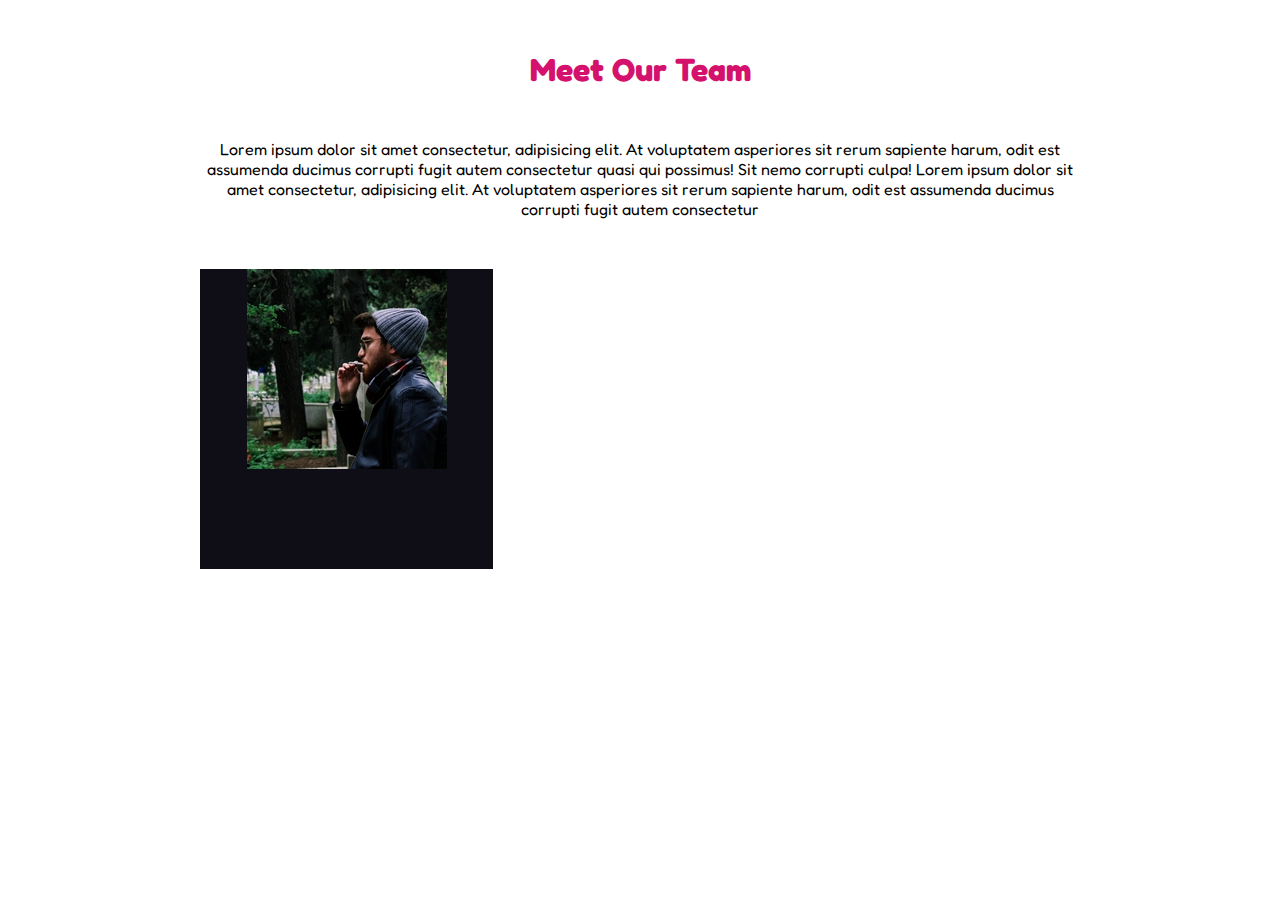
==== index.html @ 0ed41144 "second commit" ====
<!DOCTYPE html>
<html lang="en">
<head>
  <meta charset="UTF-8">
  <meta http-equiv="X-UA-Compatible" content="IE=edge">
  <meta name="viewport" content="width=device-width, initial-scale=1.0">

  <link rel="preconnect" href="https://fonts.googleapis.com">
  <link rel="preconnect" href="https://fonts.gstatic.com" crossorigin>
  <link href="https://fonts.googleapis.com/css2?family=Fredoka:wght@400;700&display=swap" rel="stylesheet">
  
  <link rel="stylesheet" href="css/style.css">

  <title>Meet Out Team</title>
</head>

  <body>
    <header>
      <!-- Title and description -->
      <h1>Meet Our Team</h1>
      <p>Lorem ipsum dolor sit amet consectetur, adipisicing elit. At voluptatem asperiores sit rerum sapiente harum, odit est assumenda ducimus corrupti fugit autem consectetur quasi qui possimus! Sit nemo corrupti culpa! Lorem ipsum dolor sit amet consectetur, adipisicing elit. At voluptatem asperiores sit rerum sapiente harum, odit est assumenda ducimus corrupti fugit autem consectetur </p>
    </header>

    <main>
      <!-- Floating Cards -->
      <div class="container">

        <div class="cards marco-bianchi clearfix">
          <img class="clearfix" src="img/male1.png" alt="marcobianchi">
        </div>

        <div class="cards laura-rossi clearfix"></div>

        <div class="cards giorgio-verdi clearfix"></div>

        <div class="cards marta-ipsum clearfix"></div>

        <div class="cards roberto-lorem clearfix"></div>
        
        <div class="cards daniela-amet clearfix"></div>
        
      </div>
    </main>
    
  </body>
---- css/style.css ----
*{
  padding: 0;
  margin: 0;
  box-sizing: border-box;
}

body{
  font-family: 'Fredoka', sans-serif;
  text-align: center;
  margin: 50px 200px;
}


.clearfix::after{
  content: '';
  display: table;
  clear: both;
}


/* HEADER */

header h1{
color: rgb(212, 17, 108);
margin-bottom: 50px;
}

/* MAIN */

.container{
  margin-top: 50px;
}

.container .cards{
  float: none;
  background-color: #0F0E17;
  width: calc(100% /3);
  height: 50px;
}

.marco-bianchi .img{
  float: left;
}
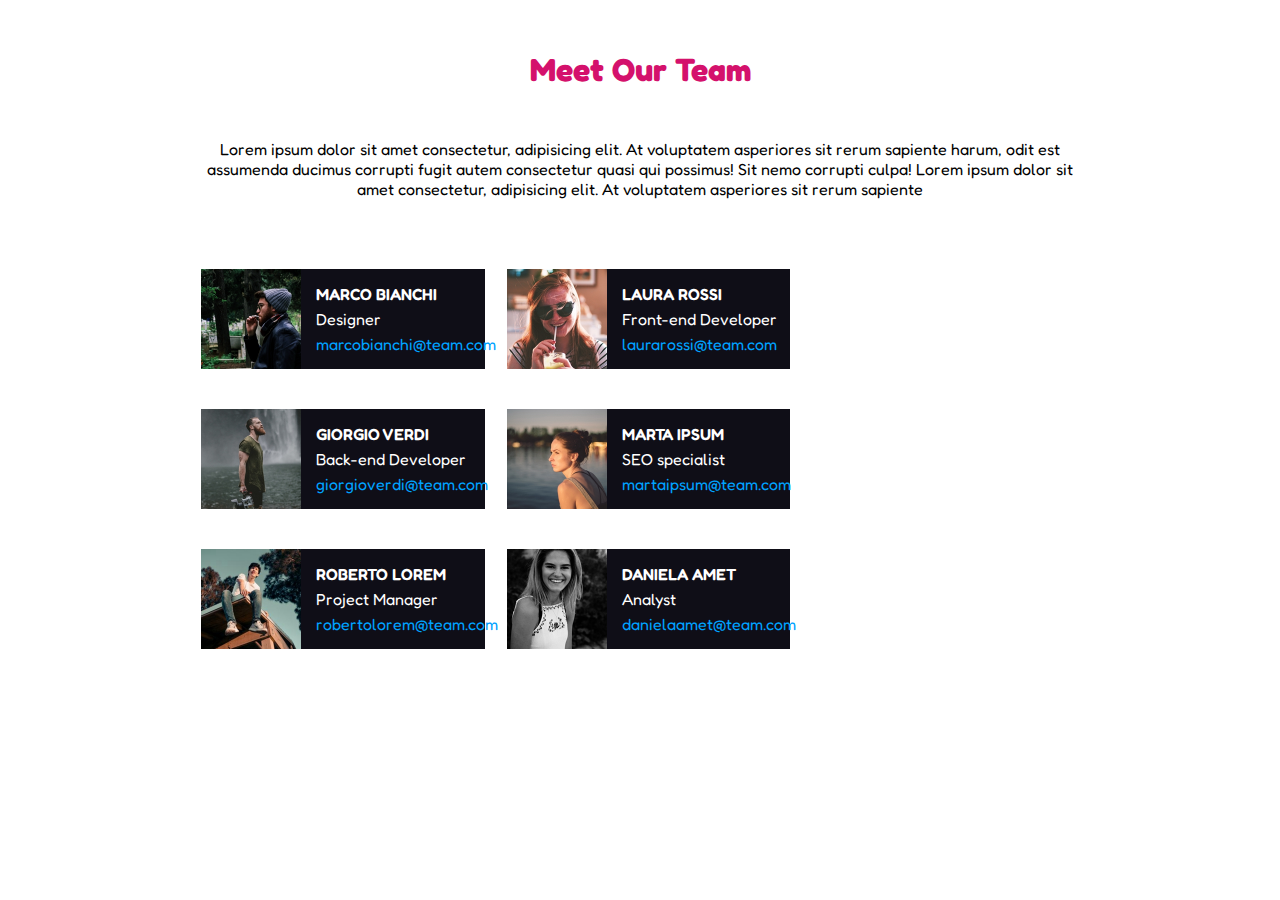
==== commit 531c428e: "barlume di commit" ====
--- a/index.html
+++ b/index.html
@@ -17,27 +17,70 @@
   <body>
     <header>
       <!-- Title and description -->
-      <h1>Meet Our Team</h1>
-      <p>Lorem ipsum dolor sit amet consectetur, adipisicing elit. At voluptatem asperiores sit rerum sapiente harum, odit est assumenda ducimus corrupti fugit autem consectetur quasi qui possimus! Sit nemo corrupti culpa! Lorem ipsum dolor sit amet consectetur, adipisicing elit. At voluptatem asperiores sit rerum sapiente harum, odit est assumenda ducimus corrupti fugit autem consectetur </p>
+      <div class="container-header">
+        <h1>Meet Our Team</h1>
+        <p>Lorem ipsum dolor sit amet consectetur, adipisicing elit. At voluptatem asperiores sit rerum sapiente harum, odit est assumenda ducimus corrupti fugit autem consectetur quasi qui possimus! Sit nemo corrupti culpa! Lorem ipsum dolor sit amet consectetur, adipisicing elit. At voluptatem asperiores sit rerum sapiente
+        </p>
+      </div>
     </header>
 
     <main>
       <!-- Floating Cards -->
-      <div class="container">
+      <div class="container-main clearfix">
 
-        <div class="cards marco-bianchi clearfix">
-          <img class="clearfix" src="img/male1.png" alt="marcobianchi">
+        <div class="cards">
+          <img src="img/male1.png" alt="marcobianchi">
+          <div class="cardtext">
+            <div class="name">MARCO BIANCHI</div>
+            <div class="job">Designer</div>
+            <div class="mail">marcobianchi@team.com</div>
+          </div>
         </div>
 
-        <div class="cards laura-rossi clearfix"></div>
+        <div class="cards">
+          <img src="img/female1.png" alt="laurarossi">
+          <div class="cardtext">
+            <div class="name">LAURA ROSSI</div>
+            <div class="job">Front-end Developer</div>
+            <div class="mail">laurarossi@team.com</div>
+          </div>
+        </div>
 
-        <div class="cards giorgio-verdi clearfix"></div>
+        <div class="cards">
+          <img src="img/male2.png" alt="giorgioverdi">
+          <div class="cardtext">
+            <div class="name">GIORGIO VERDI</div>
+            <div class="job">Back-end Developer</div>
+            <div class="mail">giorgioverdi@team.com</div>
+          </div>
+        </div>
 
-        <div class="cards marta-ipsum clearfix"></div>
+        <div class="cards">
+          <img src="img/female2.png" alt="martaipsum">
+          <div class="cardtext">
+            <div class="name">MARTA IPSUM</div>
+            <div class="job">SEO specialist</div>
+            <div class="mail">martaipsum@team.com</div>
+          </div>
+        </div>
 
-        <div class="cards roberto-lorem clearfix"></div>
-        
-        <div class="cards daniela-amet clearfix"></div>
+        <div class="cards">
+          <img src="img/male3.png" alt="robertolorem">
+          <div class="cardtext">
+            <div class="name">ROBERTO LOREM</div>
+            <div class="job">Project Manager</div>
+            <div class="mail">robertolorem@team.com</div>
+          </div>
+        </div>
+
+        <div class="cards">
+          <img src="img/female3.png" alt="danielaamet">
+          <div class="cardtext">
+            <div class="name">DANIELA AMET</div>
+            <div class="job">Analyst</div>
+            <div class="mail">danielaamet@team.com</div>
+          </div>
+        </div>
         
       </div>
     </main>
--- a/css/style.css
+++ b/css/style.css
@@ -6,8 +6,6 @@
 
 body{
   font-family: 'Fredoka', sans-serif;
-  text-align: center;
-  margin: 50px 200px;
 }
 
 
@@ -20,6 +18,14 @@
 
 /* HEADER */
 
+.container-header{
+  text-align: center;
+  margin-top: 50px;
+  margin-right: 15%;
+  margin-left: 15%;
+  margin-bottom: 50px;
+}
+
 header h1{
 color: rgb(212, 17, 108);
 margin-bottom: 50px;
@@ -27,17 +33,40 @@
 
 /* MAIN */
 
-.container{
-  margin-top: 50px;
+.container-main{
+  margin: 50px 15%;
 }
 
-.container .cards{
+.container-main .cards{
   float: none;
   background-color: #0F0E17;
-  width: calc(100% /3);
-  height: 50px;
+  color: white;
+  width: calc(95% /3);
+  height: 100px;
+  display: inline-block;
+  margin: 20px 9px;
 }
 
-.marco-bianchi .img{
+.cardtext{
+  text-align: left;
+  padding-left: 115px;
+  padding-top: 15px;
+}
+
+.cards img{
   float: left;
+  height: 100px;
+}
+
+.name{
+  font-weight: 600;
+  margin-bottom: 5px;
+}
+
+.job{
+  margin-bottom: 5px;
+}
+
+.mail{
+  color: rgb(0, 162, 255);
 }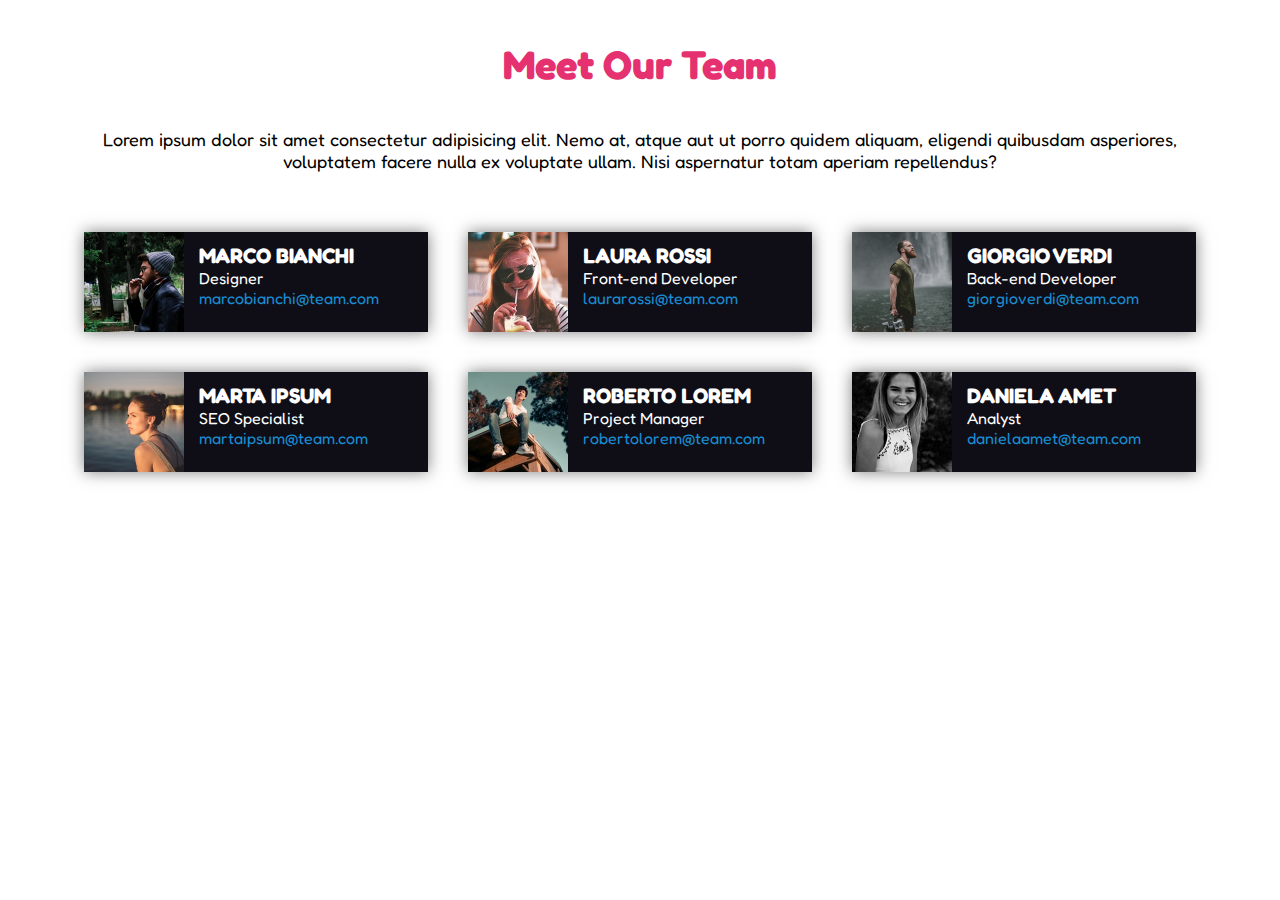
==== commit 6808a18e: "versione corretta" ====
--- a/index.html
+++ b/index.html
@@ -12,77 +12,86 @@
   <link rel="stylesheet" href="css/style.css">
 
   <title>Meet Out Team</title>
-</head>
 
-  <body>
-    <header>
-      <!-- Title and description -->
-      <div class="container-header">
-        <h1>Meet Our Team</h1>
-        <p>Lorem ipsum dolor sit amet consectetur, adipisicing elit. At voluptatem asperiores sit rerum sapiente harum, odit est assumenda ducimus corrupti fugit autem consectetur quasi qui possimus! Sit nemo corrupti culpa! Lorem ipsum dolor sit amet consectetur, adipisicing elit. At voluptatem asperiores sit rerum sapiente
-        </p>
-      </div>
-    </header>
+    <body>
+      <main>
+          <!-- TITOLO E TESTO -->
+        <section id="section-top" class="container">
+          <h1>Meet Our Team</h1>
+          <p>Lorem ipsum dolor sit amet consectetur adipisicing elit. Nemo at, atque aut ut porro quidem aliquam, eligendi quibusdam asperiores, voluptatem facere nulla ex voluptate ullam. Nisi aspernatur totam aperiam repellendus?</p>
+        </section>
 
-    <main>
-      <!-- Floating Cards -->
-      <div class="container-main clearfix">
+          <!-- CARDS -->
+        <section id="section-cards" class="container">
+          <div class="row">
 
-        <div class="cards">
-          <img src="img/male1.png" alt="marcobianchi">
-          <div class="cardtext">
-            <div class="name">MARCO BIANCHI</div>
-            <div class="job">Designer</div>
-            <div class="mail">marcobianchi@team.com</div>
-          </div>
-        </div>
+            <div class="col">
+              <div class="card clearfix">
+                <img src="img/male1.png" alt="male1">
+                <div class="contents">
+                  <h3>MARCO BIANCHI</h3>
+                  <span class="role">Designer</span>
+                  <a href="#">marcobianchi@team.com</a>
+                </div>
+              </div>
+            </div>
 
-        <div class="cards">
-          <img src="img/female1.png" alt="laurarossi">
-          <div class="cardtext">
-            <div class="name">LAURA ROSSI</div>
-            <div class="job">Front-end Developer</div>
-            <div class="mail">laurarossi@team.com</div>
-          </div>
-        </div>
+            <div class="col">
+              <div class="card clearfix">
+                <img src="img/female1.png" alt="female1">
+                <div class="contents">
+                  <h3>LAURA ROSSI</h3>
+                  <span class="role">Front-end Developer</span>
+                  <a href="#">laurarossi@team.com</a>
+                </div>
+              </div>
+            </div>
 
-        <div class="cards">
-          <img src="img/male2.png" alt="giorgioverdi">
-          <div class="cardtext">
-            <div class="name">GIORGIO VERDI</div>
-            <div class="job">Back-end Developer</div>
-            <div class="mail">giorgioverdi@team.com</div>
-          </div>
-        </div>
+            <div class="col">
+              <div class="card clearfix">
+                <img src="img/male2.png" alt="male2">
+                <div class="contents">
+                  <h3>GIORGIO VERDI</h3>
+                  <span class="role">Back-end Developer</span>
+                  <a href="#">giorgioverdi@team.com</a>
+                </div>
+              </div>
+            </div>
 
-        <div class="cards">
-          <img src="img/female2.png" alt="martaipsum">
-          <div class="cardtext">
-            <div class="name">MARTA IPSUM</div>
-            <div class="job">SEO specialist</div>
-            <div class="mail">martaipsum@team.com</div>
-          </div>
-        </div>
+            <div class="col">
+              <div class="card clearfix">
+                <img src="img/female2.png" alt="female2">
+                <div class="contents">
+                  <h3>MARTA IPSUM</h3>
+                  <span class="role">SEO Specialist</span>
+                  <a href="#">martaipsum@team.com</a>
+                </div>
+              </div>
+            </div>
 
-        <div class="cards">
-          <img src="img/male3.png" alt="robertolorem">
-          <div class="cardtext">
-            <div class="name">ROBERTO LOREM</div>
-            <div class="job">Project Manager</div>
-            <div class="mail">robertolorem@team.com</div>
-          </div>
-        </div>
+            <div class="col">
+              <div class="card clearfix">
+                <img src="img/male3.png" alt="male3">
+                <div class="contents">
+                  <h3>ROBERTO LOREM</h3>
+                  <span class="role">Project Manager</span>
+                  <a href="#">robertolorem@team.com</a>
+                </div>
+              </div>
+            </div>
 
-        <div class="cards">
-          <img src="img/female3.png" alt="danielaamet">
-          <div class="cardtext">
-            <div class="name">DANIELA AMET</div>
-            <div class="job">Analyst</div>
-            <div class="mail">danielaamet@team.com</div>
-          </div>
-        </div>
-        
-      </div>
-    </main>
-    
-  </body>+            <div class="col">
+              <div class="card clearfix">
+                <img src="img/female3.png" alt="female3">
+                <div class="contents">
+                  <h3>DANIELA AMET</h3>
+                  <span class="role">Analyst</span>
+                  <a href="#">danielaamet@team.com</a>
+                </div>
+              </div>
+            </div>
+
+         </div>
+        </section>
+      </main>
+    </body>--- a/css/style.css
+++ b/css/style.css
@@ -6,8 +6,9 @@
 
 body{
   font-family: 'Fredoka', sans-serif;
+  font-size: 18px;
+  font-weight: 300px;
 }
-
 
 .clearfix::after{
   content: '';
@@ -15,58 +16,66 @@
   clear: both;
 }
 
-
-/* HEADER */
-
-.container-header{
-  text-align: center;
-  margin-top: 50px;
-  margin-right: 15%;
-  margin-left: 15%;
-  margin-bottom: 50px;
+.container{
+  width: 90%;
+  max-width: 1200px;
+  margin: 0 auto;
 }
 
-header h1{
-color: rgb(212, 17, 108);
-margin-bottom: 50px;
+#section-top{
+  text-align: center;
+  padding-top: 40px;
 }
 
-/* MAIN */
-
-.container-main{
-  margin: 50px 15%;
+#section-top h1{
+  color: #E53170;
+  font-size: 2.5rem;
+  margin-bottom: 40px;
 }
 
-.container-main .cards{
-  float: none;
+#section-cards{
+  padding-top: 40px;
+}
+
+.row .col{
+  float: left;
+  width: calc(100% / 3);
+  padding: 20px;
+  min-width: 350px;
+}
+
+.card{
   background-color: #0F0E17;
   color: white;
-  width: calc(95% /3);
-  height: 100px;
-  display: inline-block;
-  margin: 20px 9px;
+  box-shadow: 0px 0px 15px rgba(0,0,0,.5);
 }
 
-.cardtext{
-  text-align: left;
-  padding-left: 115px;
-  padding-top: 15px;
+.card img{
+  width: 100px;
 }
 
-.cards img{
+.card img,
+.card .contents{
   float: left;
-  height: 100px;
 }
 
-.name{
-  font-weight: 600;
+.card .contents{
+  padding: 10px 15px;
+}
+
+.cards .contents h3,
+.cards .contents span{
   margin-bottom: 5px;
 }
 
-.job{
-  margin-bottom: 5px;
+.card .contents .role{
+  display: block;
+  font-size: 1rem;
 }
 
-.mail{
-  color: rgb(0, 162, 255);
+.card .contents a{
+  display: block;
+  color: #198DD2;
+  font-size: 1rem;
+  text-decoration: none;
 }